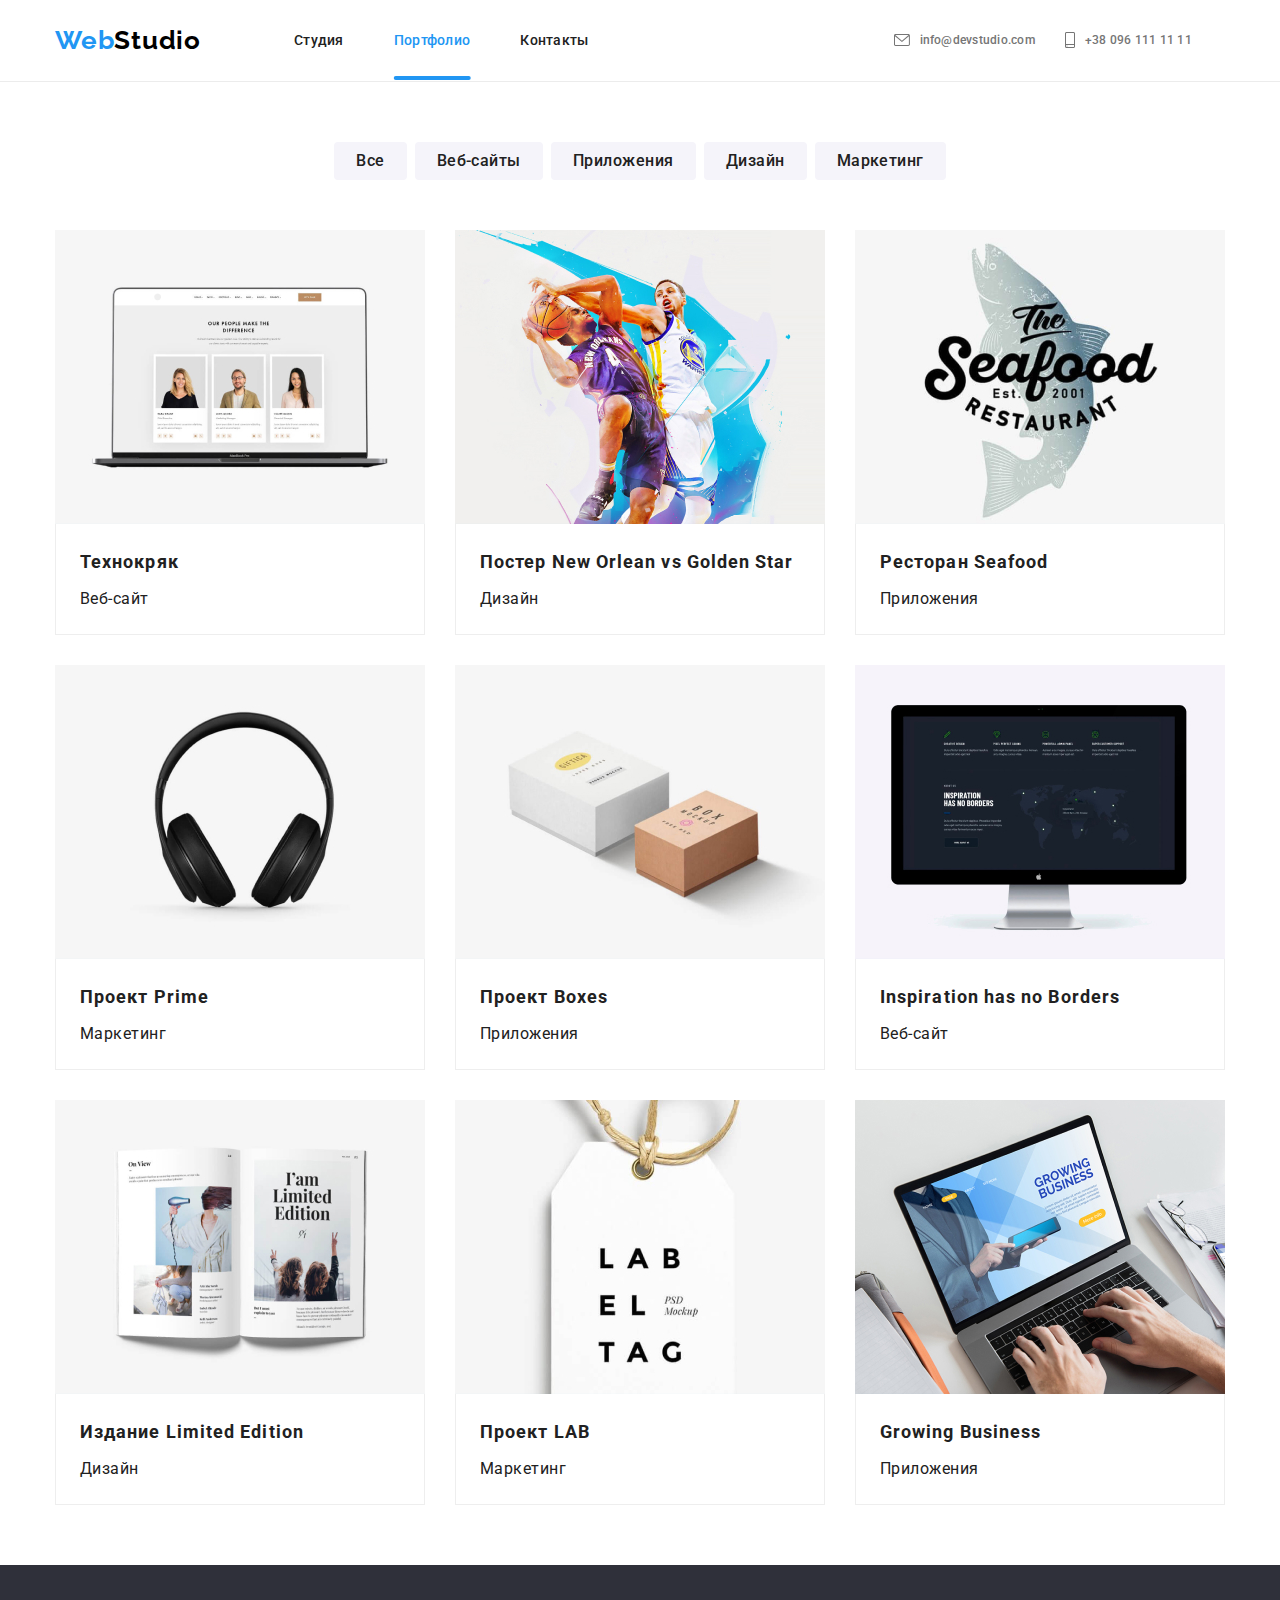
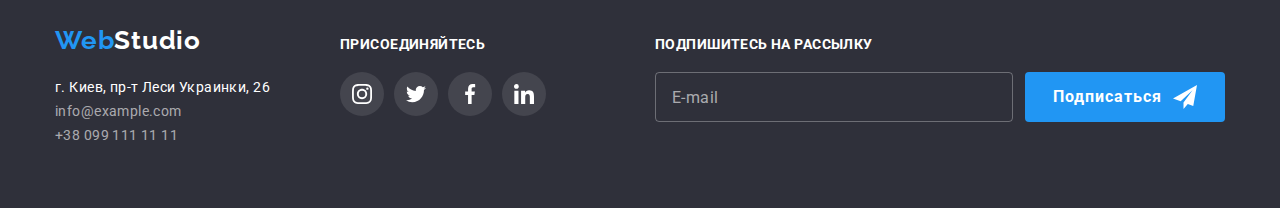
==== portfolio.html @ d5cc0164 "дабавлены файлы в проект  и создана адаптивная версия страниц" ====
<!DOCTYPE html>
<html lang="ru">
   <head>
      <meta charset="UTF-8">
      <meta name="viewport" content="width=device-width, initial-scale=1.0">
      <title>Portfolio</title>
      <link rel="preconnect" href="https://fonts.gstatic.com">
      <link href="https://fonts.googleapis.com/css2?family=Raleway:wght@700&family=Roboto:wght@400;500;700;900&display=swap" rel="stylesheet">
      <link rel="stylesheet" href="https://cdnjs.cloudflare.com/ajax/libs/modern-normalize/1.0.0/modern-normalize.min.css">
      <link rel="stylesheet" href="./css/portfolio.min.css">
  </head>

  <body>
    
    <header class="header-page">
       <div class="container header__container">
         
          <div class="header-page__mobile">
             <a class="logo-name" href="./index.html" lang="en">
                <span class="logo-name__first">Web</span><span class="logo-name__second">Studio</span>
             </a>
 
             <button 
             type="button" 
             class="menu-button" 
             aria-expanded="false"
             aria-controls="menu-container"
             data-menu-button>
                <svg class="menu-button--icon" width="40" height="40" 
                aria-label="Переключатель мобильного меню">
                   <use class="icon-cross"  
                   href="./images/sprite.svg#close_40px"></use>
                   <use class="icon-menu" 
                   href="./images/sprite.svg#menu_40px"></use>
                </svg>
             </button>
          </div>
 
          <nav class="main-nav" 
                id="menu-container"
                data-menu >
                
                   <ul class="main-nav__list">
                      <li class="main-nav__item">
                         <a class="main-nav__link" href="./index.html"> Студия</a>
                      </li>
                      <li class="main-nav__item">
                         <a class="main-nav__link main-nav__link--current" href="#"> Портфолио</a>
                      </li>
                      <li class="main-nav__item">
                         <a class="main-nav__link" href="#"> Контакты</a>
                      </li>
                   </ul>
                
                
                   <ul class="contact">
                      <li class="contact__item">
                         <a class="contact__link" href="mailto:info@devstudio.com">
                            <svg class="contact__icon contact__icon--envelope" width="16" height="12">
                               <use href="./images/sprite.svg#envelope"></use>
                            </svg>
                            info@devstudio.com
                         </a>
                      </li>
                      <li class="contact__item">
                         <a class="contact__link" href="tel:+380961111111">
                            <svg class="contact__icon contact__icon--smartphone" width="10" height="16">
                               <use href="./images/sprite.svg#smartphone"></use>
                            </svg>
                            +38 096 111 11 11
                         </a>
                      </li>
                   </ul>
                
             </nav>
 
       </div>
    </header>


    <main>
        
      <!--projects-->
     
      <section class="section">
        <div class="container">
          <h1 class="visually-hidden">Наши возможности</h1>
            
           <ul class="button-list">
                <li class="button-list__item" > 
                    <button class="button-list__modal-btn" type="button"> Все </button>
                </li>
                <li class="button-list__item" >
                    <button class="button-list__modal-btn" type="button"> Веб-сайты </button>
                </li>
                <li class="button-list__item">
                    <button class="button-list__modal-btn" type="button">Приложения </button>
                </li>
                <li class="button-list__item">
                    <button class="button-list__modal-btn" type="button"> Дизайн</button>
                </li>
                <li class="button-list__item">
                    <button class="button-list__modal-btn" type="button">Маркетинг </button>
                </li>
           </ul>
           
            <ul class="project-list">
                
               <li class="project-list__item" >
                  <a class="project-list__link" href="#">
                    <div class="product">
                          <picture class="product__picture">
                              <source srcset="./images/project/img11.jpg 1x, ./images/project/img11-d2x.jpg 2x" media="(min-width: 1200px)">
                            
                              <source srcset="./images/project/img11-t1x.jpg 1x, ./images/project/img11-t2x.jpg 2x" media="(min-width: 768px)">
                            
                              <source srcset="./images/project/img11-1х.jpg 1x, ./images/project/img11-2х.jpg 2x" media="(min-width: 320px)">
                              
                                <img class="product__img" src="./images/project/img11-1х.jpg" 
                              alt="Веб-сайт на экране ноутбука">
                          </picture>
                            <p class="product__content">
                              Технокряк это современная площадка распространения коронавируса.
                              Компании используют эту платформу для цифрового
                              шпионажа и атак на защищённые сервера конкурентов.
                            </p>
                    </div>
                    <div class="product__text product__text--tablet">
                           <h2 class="product__title"> Технокряк</h2>
                           <p class="product__subtitle">Веб-сайт</p>
                    </div>
                  </a>
                </li>
                
                <li class="project-list__item">
                  <a class="project-list__link" href="#">
                      <div class="product">
                            <picture class="product__picture">
                                  <source srcset="./images/project/img22.jpg 1x, ./images/project/img22-d2x.jpg 2x" media="(min-width: 1200px)">
                                
                                  <source srcset="./images/project/img22-t1x.jpg 1x, ./images/project/img22-2x.jpg 2x" media="(min-width: 768px)">
                                
                                  <source srcset="./images/project/img22-1х.jpg 1x, ./images/project/img22-2х.jpg 2x" media="(min-width: 320px)">
                                
                                    <img class="product__img" src="./images/project/img22-1х.jpg" 
                                     alt="Постер со звездами бейсбола">
                            </picture>  
                         <p class="product__content">
                            Технокряк это современная площадка распространения коронавируса.
                            Компании используют эту платформу для цифрового
                            шпионажа и атак на защищённые сервера конкурентов.
                          </p>
                      </div>
                    
                         <div class="product__text">
                           <h2 class="product__title"> Постер <span lang="en"> New Orlean vs Golden Star </span></h2>
                           <p class="product__subtitle">Дизайн</p>
                         </div>
                  </a>
                 </li>
                
                <li class="project-list__item">
                  <a class="project-list__link" href="#">
                    <div class="product">
                          <picture class="product__picture">
                              <source srcset="./images/project/img33.jpg 1x, ./images/project/img33-d2x.jpg 2x" media="(min-width: 1200px)">
                            
                              <source srcset="./images/project/img33-t1x.jpg 1x, ./images/project/img33-t2x.jpg 2x" media="(min-width: 768px)">
                            
                              <source srcset="./images/project/img33-1х.jpg 1x, ./images/project/img33-2х.jpg 2x" media="(min-width: 320px)">

                                <img class="product__img" src="./images/project/img33-1х.jpg" 
                                    alt="Логотип рыбного ресторана">
                          </picture>
                       <p class="product__content">
                         Технокряк это современная площадка распространения коронавируса.
                         Компании используют эту платформу для цифрового
                          шпионажа и атак на защищённые сервера конкурентов.
                       </p>
                    </div>
                         <div class="product__text">
                            <h2 class="product__title">Ресторан <span lang="en"> Seafood </span> </h2> 
                            <p class="product__subtitle"> Приложения </p>
                         </div>
                  </a>
                </li> 
                
                <li class="project-list__item">
                  <a class="project-list__link" href="#">
                     <div class="product">
                          <picture class="product__picture">
                              <source srcset="./images/project/img44.jpg 1x, ./images/project/img44-d2x.jpg 2x" media="(min-width: 1200px)">
                              
                              <source srcset="./images/project/img44-t1x.jpg 1x, ./images/project/img44-t2x.jpg 2x" media="(min-width: 768px)">
                              
                              <source srcset="./images/project/img44-1х.jpg 1x, ./images/Device/img44-2х.jpg 2x" media="(min-width: 320px)">
                              <img class="product__img" src="./images/project/img44-1х.jpg"
                                alt="Наушники" >
                         </picture>
                        <p class="product__content">
                          Технокряк это современная площадка распространения коронавируса.
                          Компании используют эту платформу для цифрового
                          шпионажа и атак на защищённые сервера конкурентов.
                       </p>
                      </div>
                          <div class="product__text">
                            <h2 class="product__title"> Проект <span lang="en"> Prime </span> </h2>
                            <p class="product__subtitle"> Маркетинг </p>
                         </div>
                  </a>
                </li>

                <li class="project-list__item">
                  <a class="project-list__link" href="#">
                     <div class="product">
                          <picture class="product__picture">
                              <source srcset="./images/project/img55.jpg 1x, ./images/project/img55-d2x.jpg 2x" media="(min-width: 1200px)">
                            
                              <source srcset="./images/project/img55-t1x.jpg 1x, ./images/project/img55-t2x.jpg 2x" media="(min-width: 768px)">
                            
                              <source srcset="./images/project/img55-1х.jpg 1x, ./images/project/img55-2х.jpg 2x" media="(min-width: 320px)">
                                <img class="product__img" src="./images/project/img55-1х.jpg" 
                                  alt="Две коробки">
                          </picture>   
                        <p class="product__content">
                          Технокряк это современная площадка распространения коронавируса.
                          Компании используют эту платформу для цифрового
                          шпионажа и атак на защищённые сервера конкурентов.
                        </p>
                    </div>
                         <div class="product__text">
                            <h2 class="product__title"> Проект <span lang="en"> Boxes </span> </h2>
                            <p class="product__subtitle">  Приложения </p>
                         </div>
                  </a>
                </li>

                <li class="project-list__item">
                   <a class="project-list__link" href="#">
                       <div class="product">
                            <picture class="product__picture">
                                  <source srcset="./images/project/img66.jpg 1x, ./images/project/img66-d2x.jpg 2x" media="(min-width: 1200px)">
                                
                                  <source srcset="./images/project/img66-t1x.jpg 1x, ./images/project/img66-t2x.jpg 2x" media="(min-width: 768px)">
                                
                                  <source srcset="./images/project/img66-1х.jpg 1x, ./images/project/img66-2х.jpg 2x" media="(min-width: 320px)">
                                  <img class="product__img" src="./images/project/img66-1х.jpg" 
                                    alt="Монитор компьютера">
                              </picture>
                         <p class="product__content">
                            Технокряк это современная площадка распространения коронавируса.
                            Компании используют эту платформу для цифрового
                             шпионажа и атак на защищённые сервера конкурентов.
                        </p>
                      </div>
                         <div class="product__text">
                           <h2 class="product__title" lang="en" >Inspiration has no Borders</h2>
                            <p class="product__subtitle">Веб-сайт</p>
                         </div>
                    </a>
                </li>

                <li class="project-list__item">
                   <a class="project-list__link" href="#">
                      <div class="product">
                            <picture class="product__picture">
                                  <source srcset="./images/project/img77.jpg 1x, ./images/project/img77-d2x.jpg 2x" media="(min-width: 1200px)">
                                
                                  <source srcset="./images/project/img77-t1x.jpg 1x, ./images/project/img77-t2x.jpg 2x" media="(min-width: 768px)">
                                
                                  <source srcset="./images/project/img77-1х.jpg 1x, ./images/Device/img77-2х.jpg 2x" media="(min-width: 320px)">
                                  <img class="product__img" src="./images/project/img77-1х.jpg" 
                                     alt="Открытая страница книги"> 
                              </picture>
                         <p class="product__content">
                            Технокряк это современная площадка распространения коронавируса.
                            Компании используют эту платформу для цифрового
                            шпионажа и атак на защищённые сервера конкурентов.
                          </p>
                     </div>
                         <div class="product__text">
                            <h2 class="product__title"> Издание <span lang="en"> Limited Edition </span> </h2>
                            <p class="product__subtitle"> Дизайн </p>
                        </div>
                  </a>
                </li>

                <li class="project-list__item">
                   <a class="project-list__link" href="#">
                      <div class="product">
                            <picture class="product__picture">
                                  <source srcset="./images/project/img88.jpg 1x, ./images/project/img88-d2x.jpg 2x" media="(min-width: 1200px)">
                                
                                  <source srcset="./images/project/img88-t1x.jpg 1x, ./images/project/img88-t2x.jpg 2x" media="(min-width: 768px)">
                                
                                  <source srcset="./images/project/img88-1х.jpg 1x, ./images/project/img88-2х.jpg 2x" media="(min-width: 320px)">
                                  <img class="product__img" src="/images/project/img88-1х.jpg" 
                                  alt="Ярлык крупным планом">
                            </picture>                           
                         <p class="product__content">
                            Технокряк это современная площадка распространения коронавируса.
                             Компании используют эту платформу для цифрового
                             шпионажа и атак на защищённые сервера конкурентов.
                          </p>
                      </div>
                         <div class="product__text">
                             <h2 class="product__title"> Проект <span lang="en"> LAB </span> </h2>
                             <p class="product__subtitle"> Маркетинг </p>
                         </div>
                   </a>
                </li>

                <li class="project-list__item">
                   <a class="project-list__link" href="#">
                      <div class="product">
                        <picture class="product__picture">
                          <source srcset="./images/project/img99.jpg 1x, ./images/project/img99-d2x.jpg 2x" media="(min-width: 1200px)">
                        
                          <source srcset="./images/project/img99-t1x.jpg 1x, ./images/project/img99-t2x.jpg 2x" media="(min-width: 768px)">
                        
                          <source srcset="./images/project/img99-1х.jpg 1x, ./images/project/img99-2х.jpg 2x" media="(min-width: 320px)">
                         <img class="product__img" src="./images/project/img99-1х.jpg"
                            alt="Пользователь использует приложение на девайсе" >
                        </picture>
                         <p class="product__content">
                            Технокряк это современная площадка распространения коронавируса.
                            Компании используют эту платформу для цифрового
                             шпионажа и атак на защищённые сервера конкурентов.
                          </p>
                      </div>
                         <div class="product__text">
                           <h2 class="product__title" lang="en"> Growing Business </h2>
                           <p class="product__subtitle"> Приложения </p>
                         </div>
                    </a>
                </li>
            </ul>
        </div>
      </section>
    </main>
            
    <footer class="footer">
      <div class="container footer__section">
          <div class="footer--tablet">
             <div class="footer__container">
             <a class="logo-name logo-name--accent" href="./index.html" lang="en">
                <span class="logo-name__first">Web</span><span >Studio</span>
             </a>
             <address class="footer__contact">
                <ul class="footer__list">
                   <li class="footer__item">
                      <a class="footer__link geolocation" href="https://goo.gl/maps/EtJUNi4Rh7HyhGB7A" target="_blank">г. Киев, пр-т Леси Украинки, 26</a>
                   </li>
                   <li class="footer__item">
                      <a class="footer__link" href="mailto:info@example.com">info@example.com</a>
                   </li>
                   <li class="footer__item">
                      <a class="footer__link" href="tel:+380991111111">+38 099 111 11 11</a>
                   </li>
                </ul>
             </address>
             </div>
             <div class="social">
                <b class="title title--appeal">присоединяйтесь</b>
                <ul class="social-list">
                   <li class="social__item">
                      <a class="social__link footer--social__link" href="">
                         <svg class="social__icon footer--social__icon">
                            <use href="./images/sprite.svg#instagram"></use>
                         </svg>
                      </a>
                   </li>
                   <li class="social__item">
                      <a class="social__link footer--social__link" href="">
                         <svg class="social__icon footer--social__icon">
                            <use href="./images/sprite.svg#twitter"></use>
                         </svg>
                      </a>
                   </li>
                   <li class="social__item">
                      <a class="social__link footer--social__link" href="">
                         <svg class="social__icon footer--social__icon">
                            <use href="./images/sprite.svg#facebook"></use>
                         </svg>
                      </a>
                   </li>
                   <li class="social__item">
                      <a class="social__link footer--social__link" href="">
                         <svg class="social__icon footer--social__icon">
                            <use href="./images/sprite.svg#linkedin"></use>
                         </svg>
                      </a>
                   </li>
                </ul>
             </div>
          </div>
           <form class="form">
              <b class="title title--appeal">Подпишитесь на рассылку</b>
              <label class="form__label">
                 <input class="form__input" type="email" name="mail" placeholder="E-mail"/> 
                 <button class="modal-btn modal-btn--form" type="submit">Подписаться
                    <svg class="form__icon" width="24" height="24">
                       <use href="./images/sprite.svg#send"></use>
                    </svg>
                 </button>
              </label>
           </form>
     </div>
  </footer>
    
    
<script src="./js/burger.js"></script>
</body>
</html>
---- css/portfolio.min.css ----
:root{--third-color: #212121;--title-text-color: #757575;--accent-color: #2196f3;--second-color: #ffffff;--background-body-section: #e5e5e5;--background-team-section: #f5f4fa;--background-hero-section: #2f303a;--footer-link-color: rgba(255, 255, 255, 0.6);--footer-background-color: rgb(255, 255, 255, 0.1);--timing-fn: 250ms cubic-bezier(0.4, 0, 0.2, 1);--main-font: Roboto, sans-serif;--secondary-font: Raleway, sans-serif;--main-letter-spacing: 0.03em}a{text-decoration:none}ul{list-style:none;padding:0;margin:0}h1,h2,h3,h4,p{margin:0}.img{display:block;max-width:100%}box*{margin:0}.contact,.footer-contact{font-style:normal}body{font-family:var(--main-font)}.visually-hidden{position:absolute;width:1px;height:1px;margin:-1px;border:0;padding:0;white-space:nowrap;clip-path:inset(100%);clip:rect(0 0 0 0);overflow:hidden}.is-hidden{opacity:0;visibility:hidden;pointer-events:none}.container{display:block;padding-right:15px;padding-left:15px;width:100%;margin:0 auto}@media screen and (min-width: 480px){.container{max-width:480px}}@media screen and (min-width: 768px){.container{max-width:768px}}@media screen and (min-width: 1200px){.container{max-width:1200px}}.section{padding-top:60px;padding-bottom:60px}.section-title{display:block;font-weight:700;font-size:28px;line-height:1.18;text-align:center;letter-spacing:0.03em;margin-bottom:30px}@media screen and (min-width: 1200px){.section-title{font-size:36px;line-height:1.17;margin-bottom:50px}}.title{display:block;margin-bottom:10px;font-weight:700;font-size:14px;line-height:1.143;letter-spacing:0.03em;text-transform:uppercase}.title--appeal{color:var(--second-color);margin-bottom:20px}@media screen and (min-width: 320px) and (max-width: 767px){.title{text-align:center}}.logo-name{text-decoration:none;font-family:var(--secondary-font);font-weight:700;font-size:24px;line-height:1.17;letter-spacing:0.03em}@media screen and (min-width: 768px){.logo-name{margin-right:88px}}@media screen and (min-width: 1200px){.logo-name{font-size:26px;line-height:1.19;margin-right:93px}}.logo-name__first{color:var(--accent-color)}.logo-name__second{color:black}.logo-name--accent{display:block;margin:0 auto;margin-bottom:20px;color:var(--second-color)}.modal-btn{display:block;margin:0 auto;min-width:200px;padding:10px 32px;border-radius:4px;border:none;cursor:pointer;font-family:var(--main-font);font-weight:700;font-size:16px;line-height:1.88;letter-spacing:0.06em;color:var(--second-color);background-color:var(--accent-color)}.modal-btn--form{display:flex;justify-content:space-between;align-items:center;padding:10px 28px;width:200px;height:50px}.social-list{display:flex;justify-content:center}.social-list--cards{padding-bottom:24px}.social{display:block;margin:0 auto;margin-bottom:60px}@media screen and (min-width: 768px){.social{margin:0}}.social__item:not(:last-child){margin-right:10px}.social__icon{width:20px;height:20px;fill:#afb1b8;transition:fill var(--timing-fn)}.social__link:hover .social__icon,.social__link:focus .social__icon{fill:var(--second-color)}.social__link{display:flex;justify-content:center;align-items:center;width:44px;height:44px;border-radius:50%;background-color:var(--second-color);transition:background-color var(--timing-fn)}.social__link:hover,.social__link:focus{background-color:var(--accent-color)}.header-page{position:relative;border-bottom:1px solid #ececec;margin:0 auto}.header-page__mobile{display:flex;justify-content:space-between;align-items:center}.header-page__container{padding-top:16px;padding-bottom:16px;text-align:center}.main-nav__link{position:relative;transition:color var(--timing-fn);padding-bottom:8px;font-weight:500;font-size:18px;line-height:1.17;letter-spacing:0.02em;color:#212121}.main-nav__link--current{color:var(--accent-color)}.main-nav__link--current::after{content:"";position:absolute;display:block;width:100%;height:4px;background-color:var(--accent-color);bottom:0;border-radius:2px;left:50%;transform:translate(-50%)}.main-nav__link .main-nav__link:hover,.main-nav__link .contact__link:hover,.main-nav__link .main-nav__link:focus{color:var(--accent-color)}.contact{margin-right:auto}.contact__icon{display:block;margin-right:10px;fill:currentColor}.contact__link{display:flex;justify-content:center;align-items:center;font-weight:500;font-size:18px;line-height:1.17;letter-spacing:0.02em;color:var(--title-text-color);transition:color var(--timing-fn)}.menu-button{display:inline-flex;margin:0;padding:0;border:none;background-color:transparent}.menu-button--icon{display:block;transition:fill var(--timing-fn)}.menu-button:hover .menu-button--icon,.menu-button:focus .menu-button--icon{fill:var(--accent-color)}.menu-button .icon-cross{display:none}.menu-button.is-open .icon-cross{display:block}.menu-button.is-open .icon-menu{display:none}.main-nav.is-open{box-shadow:0px 4px 8px rgba(0,0,0,0.04),0px 2px 4px rgba(0,0,0,0.08),0px 1px 3px rgba(0,0,0,0.16)}@media screen and (min-width: 320px) and (max-width: 767px){.main-nav{display:none;position:absolute;z-index:100;top:100%;left:0;width:100%;background-color:var(--second-color);padding-top:60px;padding-bottom:60px;border-top:1px solid #ececec;transition:transform var(--timing-fn)}.main-nav.is-open{display:block}.main-nav__item:not(:last-child){margin-bottom:40px}.main-nav__list{margin-bottom:60px}.contact__item:not(:last-child){margin-bottom:16px}}@media screen and (min-width: 768px){.header__container{display:flex;align-items:center}.main-nav{display:flex}.main-nav__list{display:flex;align-items:center;margin-right:84px}.main-nav__item:not(:last-child){margin-right:50px}.main-nav__link{padding:32px 0;font-size:14px;line-height:1.14}.contact{display:flex;flex-wrap:wrap}.contact__link{font-size:12px;line-height:1.67}.menu-button{display:none}}@media screen and (min-width: 768px) and (max-width: 1199px){.contact__icon--envelope{width:14px;height:10px}.contact__icon--smartphone{height:14px}.contact__item:not(:last-child){margin-bottom:10px}}@media screen and (min-width: 1200px){.header__container{padding-top:25px;padding-bottom:25px}.main-nav__list{margin-right:305px}.contact__item:not(:last-child){margin-right:30px}.main-nav__link:hover,.contact__link:hover,.main-navn__link:focus{color:var(--accent-color)}}.button-list{display:flex;flex-wrap:wrap;margin-bottom:40px}.button-list__modal-btn{display:block;padding:6px 22px;border-radius:4px;border:none;font-family:var(--main-font);font-weight:500;font-size:16px;line-height:1.63;text-align:center;letter-spacing:0.03em;color:#212121;background-color:#f5f4fa;cursor:pointer;transition:background-color var(--timing-fn),color var(--timing-fn),box-shadow var(--timing-fn)}.button-list__modal-btn:hover{color:var(--second-color);background-color:var(--accent-color);box-shadow:0px 3px 1px rgba(0,0,0,0.1),0px 1px 2px rgba(0,0,0,0.08),0px 2px 2px rgba(0,0,0,0.12)}.button-list__item:not(:last-child){display:block;margin-right:8px}@media screen and (min-width: 320px) and (max-width: 767px){.button-list__item:nth-child(-n+3){display:block;margin-bottom:15px}}@media screen and (min-width: 768px){.button-list{justify-content:center;margin-bottom:30px}}@media screen and (min-width: 1200px){.button-list{margin-bottom:50px}}.project-list{display:block}.project-list__link{display:block;transition:box-shadow var(--timing-fn)}.project-list__link:hover,.project-list__link:focus{box-shadow:0px 1px 1px rgba(0,0,0,0.12),0px 4px 4px rgba(0,0,0,0.06),1px 4px 6px rgba(0,0,0,0.16)}@media screen and (min-width: 320px) and (max-width: 767px){.project-list__item:not(:last-child){margin-bottom:30px;cursor:pointer}}@media screen and (min-width: 768px){.project-list{display:flex;flex-wrap:wrap;margin:-15px}.project-list__item{width:calc((100% - 2 * 30px) / 2);margin:15px}}@media screen and (min-width: 1200px){.project-list__item{width:calc((100% - 3 * 30px) / 3)}}.product{position:relative;overflow:hidden}.product__title{font-weight:700;font-size:18px;line-height:2;letter-spacing:0.06em;padding-bottom:4px;color:#212121}.product__subtitle{font-weight:400;font-size:16px;line-height:1.88;letter-spacing:0.03em;color:var(--third-color)}.product__img{display:block;max-width:100%;height:auto}.product__text{display:block;padding:20px 24px;border-bottom:1px solid #eeeeee;border-right:1px solid #eeeeee;border-left:1px solid #eeeeee}.product__content{position:absolute;display:flex;flex-wrap:wrap;justify-content:center;align-items:center;width:100%;height:100%;font-size:18px;line-height:1.55;letter-spacing:0.03em;color:var(--second-color);padding:63px 24px;bottom:0;background-color:rgba(33,150,243,0.9);transition:transform var(--timing-fn);transform:translateY(100%)}.project-list__link:hover .product__content{transform:translateY(0)}@media screen and (min-width: 768px) and (max-width: 1199px){.product__text--tablet{padding-bottom:56px}}.footer{text-align:center;background-color:var(--background-hero-section);padding-top:60px;padding-bottom:60px}.footer__list{margin-bottom:60px}.footer__link{font-family:var(--main-font);font-weight:400;font-size:14px;font-style:normal;line-height:1.71;letter-spacing:0.03em;color:var(--footer-link-color);transition:color var(--timing-fn)}.footer__link:hover{color:var(--accent-color)}.footer__item:not(:last-child){display:block;margin-bottom:8px}.footer--social__link{background-color:var(--footer-background-color);transition:background-color var(--timing-fn)}.footer--social__icon{fill:var(--second-color)}.geolocation{color:var(--second-color)}@media screen and (min-width: 768px){.footer--tablet{display:flex;justify-content:space-around}.form__label{display:inline-block}}@media screen and (min-width: 1200px){.footer{text-align:left}.footer__section{display:flex;justify-content:space-between;align-items:baseline}.footer--tablet{align-items:baseline}.footer__container{margin-right:70px}.footer__list{margin-bottom:0}.footer__item:not(:last-child){margin-bottom:0}}.form__input{display:block;width:100%;height:50px;margin-bottom:20px;border:1px solid rgba(255,255,255,0.3);box-sizing:border-box;border-radius:4px;background-color:transparent;padding:15px 16px;font-size:16px;line-height:1.25;letter-spacing:0.03em;color:var(--footer-link-color);transition:border-color var(--timing-fn)}.form__input:focus{outline:none;border-color:var(--accent-color)}.form__input::placeholder{font-size:16px;line-height:1.25;letter-spacing:0.03em;color:var(--footer-link-color)}@media screen and (min-width: 768px){.form__input{width:450px}}@media screen and (min-width: 1200px){.form__label{display:flex}.form__input{width:358px;margin-right:12px;margin-bottom:0}}
/*# sourceMappingURL=portfolio.min.css.map */
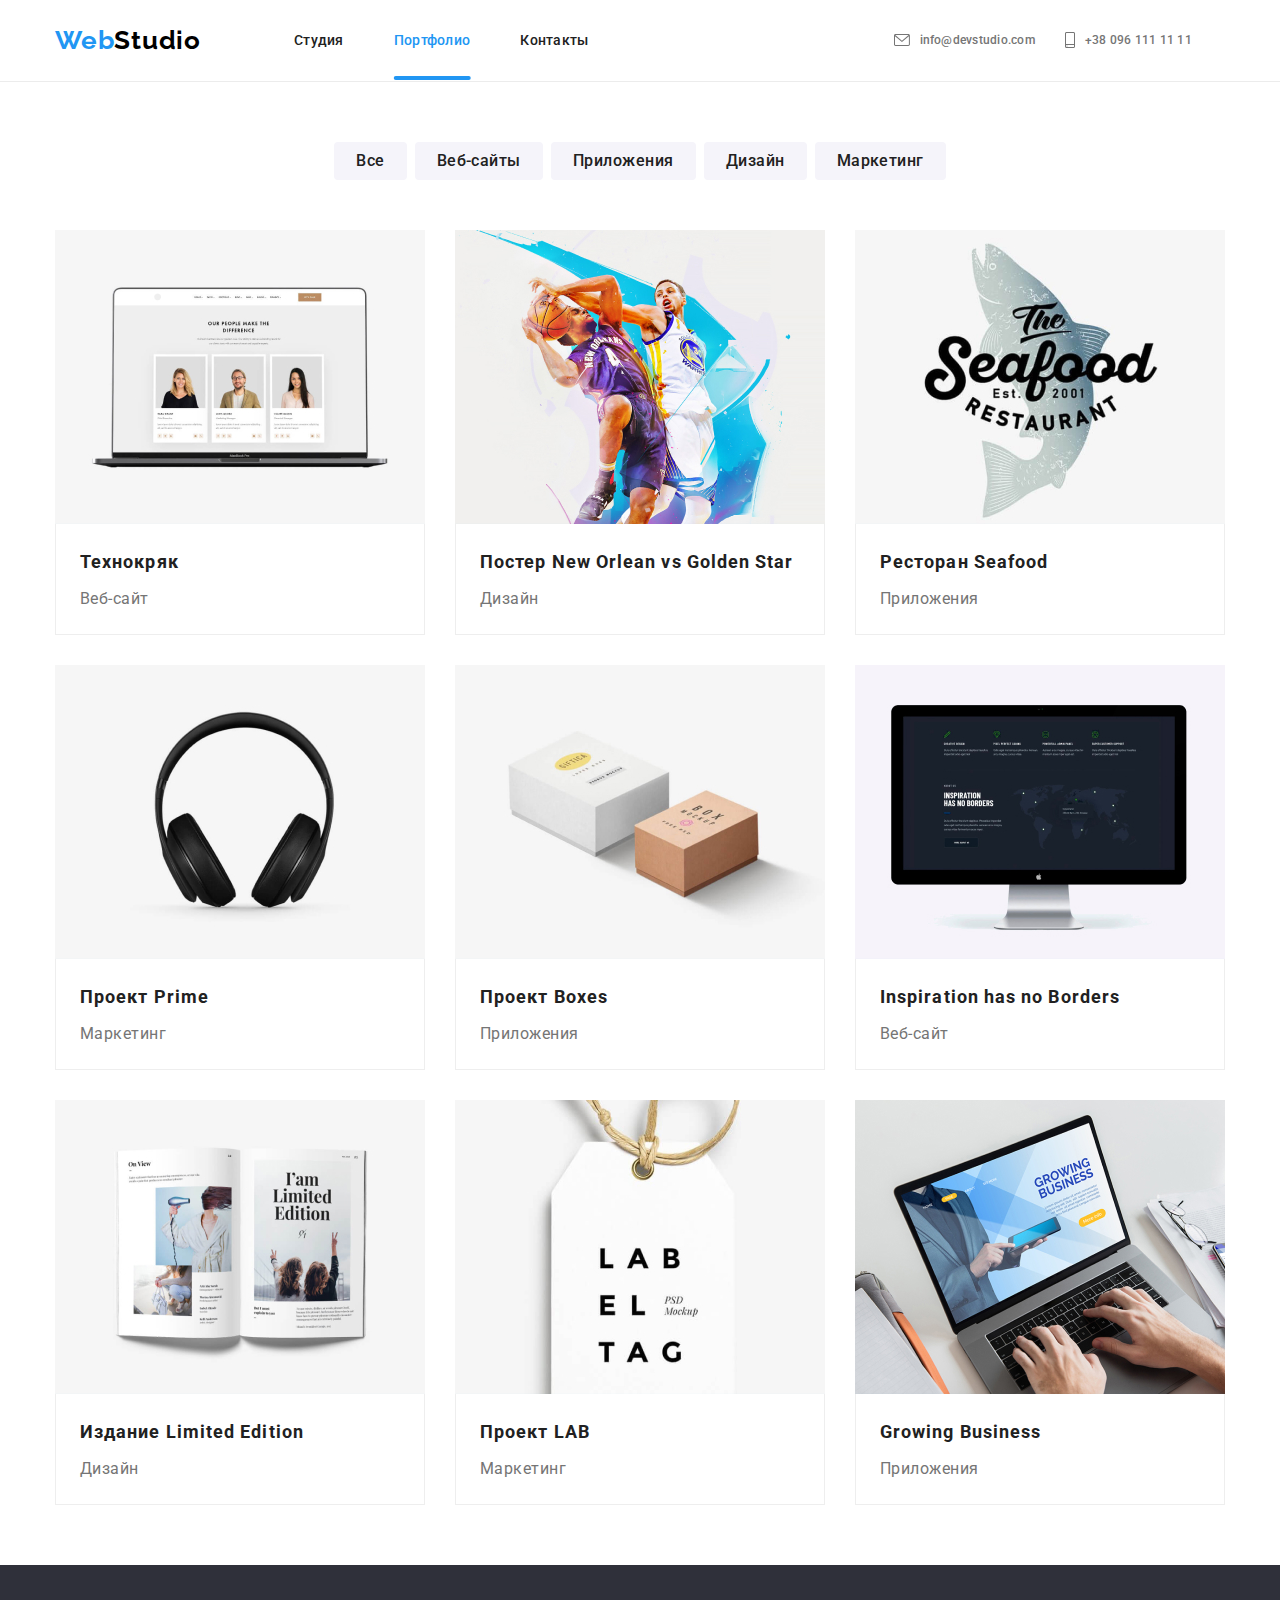
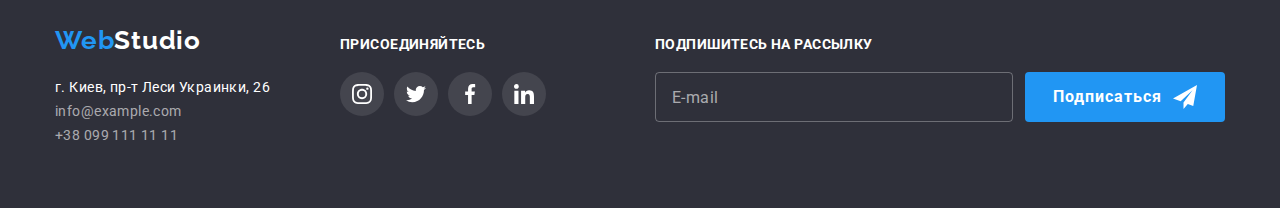
==== commit 1af9e824: "внесены правки в код" ====
--- a/portfolio.html
+++ b/portfolio.html
@@ -13,7 +13,7 @@
   <body>
     
     <header class="header-page">
-       <div class="container header__container">
+       <div class="container header-page__container">
          
           <div class="header-page__mobile">
              <a class="logo-name" href="./index.html" lang="en">
@@ -193,7 +193,7 @@
                               
                               <source srcset="./images/project/img44-t1x.jpg 1x, ./images/project/img44-t2x.jpg 2x" media="(min-width: 768px)">
                               
-                              <source srcset="./images/project/img44-1х.jpg 1x, ./images/Device/img44-2х.jpg 2x" media="(min-width: 320px)">
+                              <source srcset="./images/project/img44-1х.jpg 1x, ./images/project/img44-2х.jpg 2x" media="(min-width: 320px)">
                               <img class="product__img" src="./images/project/img44-1х.jpg"
                                 alt="Наушники" >
                          </picture>
@@ -268,7 +268,7 @@
                                 
                                   <source srcset="./images/project/img77-t1x.jpg 1x, ./images/project/img77-t2x.jpg 2x" media="(min-width: 768px)">
                                 
-                                  <source srcset="./images/project/img77-1х.jpg 1x, ./images/Device/img77-2х.jpg 2x" media="(min-width: 320px)">
+                                  <source srcset="./images/project/img77-1х.jpg 1x, ./images/project/img77-2х.jpg 2x" media="(min-width: 320px)">
                                   <img class="product__img" src="./images/project/img77-1х.jpg" 
                                      alt="Открытая страница книги"> 
                               </picture>
@@ -320,7 +320,7 @@
                         
                           <source srcset="./images/project/img99-1х.jpg 1x, ./images/project/img99-2х.jpg 2x" media="(min-width: 320px)">
                          <img class="product__img" src="./images/project/img99-1х.jpg"
-                            alt="Пользователь использует приложение на девайсе" >
+                            alt="Пользователь использует приложение на девайсе">
                         </picture>
                          <p class="product__content">
                             Технокряк это современная площадка распространения коронавируса.
--- a/css/portfolio.min.css
+++ b/css/portfolio.min.css
@@ -1,2 +1,2 @@
-:root{--third-color: #212121;--title-text-color: #757575;--accent-color: #2196f3;--second-color: #ffffff;--background-body-section: #e5e5e5;--background-team-section: #f5f4fa;--background-hero-section: #2f303a;--footer-link-color: rgba(255, 255, 255, 0.6);--footer-background-color: rgb(255, 255, 255, 0.1);--timing-fn: 250ms cubic-bezier(0.4, 0, 0.2, 1);--main-font: Roboto, sans-serif;--secondary-font: Raleway, sans-serif;--main-letter-spacing: 0.03em}a{text-decoration:none}ul{list-style:none;padding:0;margin:0}h1,h2,h3,h4,p{margin:0}.img{display:block;max-width:100%}box*{margin:0}.contact,.footer-contact{font-style:normal}body{font-family:var(--main-font)}.visually-hidden{position:absolute;width:1px;height:1px;margin:-1px;border:0;padding:0;white-space:nowrap;clip-path:inset(100%);clip:rect(0 0 0 0);overflow:hidden}.is-hidden{opacity:0;visibility:hidden;pointer-events:none}.container{display:block;padding-right:15px;padding-left:15px;width:100%;margin:0 auto}@media screen and (min-width: 480px){.container{max-width:480px}}@media screen and (min-width: 768px){.container{max-width:768px}}@media screen and (min-width: 1200px){.container{max-width:1200px}}.section{padding-top:60px;padding-bottom:60px}.section-title{display:block;font-weight:700;font-size:28px;line-height:1.18;text-align:center;letter-spacing:0.03em;margin-bottom:30px}@media screen and (min-width: 1200px){.section-title{font-size:36px;line-height:1.17;margin-bottom:50px}}.title{display:block;margin-bottom:10px;font-weight:700;font-size:14px;line-height:1.143;letter-spacing:0.03em;text-transform:uppercase}.title--appeal{color:var(--second-color);margin-bottom:20px}@media screen and (min-width: 320px) and (max-width: 767px){.title{text-align:center}}.logo-name{text-decoration:none;font-family:var(--secondary-font);font-weight:700;font-size:24px;line-height:1.17;letter-spacing:0.03em}@media screen and (min-width: 768px){.logo-name{margin-right:88px}}@media screen and (min-width: 1200px){.logo-name{font-size:26px;line-height:1.19;margin-right:93px}}.logo-name__first{color:var(--accent-color)}.logo-name__second{color:black}.logo-name--accent{display:block;margin:0 auto;margin-bottom:20px;color:var(--second-color)}.modal-btn{display:block;margin:0 auto;min-width:200px;padding:10px 32px;border-radius:4px;border:none;cursor:pointer;font-family:var(--main-font);font-weight:700;font-size:16px;line-height:1.88;letter-spacing:0.06em;color:var(--second-color);background-color:var(--accent-color)}.modal-btn--form{display:flex;justify-content:space-between;align-items:center;padding:10px 28px;width:200px;height:50px}.social-list{display:flex;justify-content:center}.social-list--cards{padding-bottom:24px}.social{display:block;margin:0 auto;margin-bottom:60px}@media screen and (min-width: 768px){.social{margin:0}}.social__item:not(:last-child){margin-right:10px}.social__icon{width:20px;height:20px;fill:#afb1b8;transition:fill var(--timing-fn)}.social__link:hover .social__icon,.social__link:focus .social__icon{fill:var(--second-color)}.social__link{display:flex;justify-content:center;align-items:center;width:44px;height:44px;border-radius:50%;background-color:var(--second-color);transition:background-color var(--timing-fn)}.social__link:hover,.social__link:focus{background-color:var(--accent-color)}.header-page{position:relative;border-bottom:1px solid #ececec;margin:0 auto}.header-page__mobile{display:flex;justify-content:space-between;align-items:center}.header-page__container{padding-top:16px;padding-bottom:16px;text-align:center}.main-nav__link{position:relative;transition:color var(--timing-fn);padding-bottom:8px;font-weight:500;font-size:18px;line-height:1.17;letter-spacing:0.02em;color:#212121}.main-nav__link--current{color:var(--accent-color)}.main-nav__link--current::after{content:"";position:absolute;display:block;width:100%;height:4px;background-color:var(--accent-color);bottom:0;border-radius:2px;left:50%;transform:translate(-50%)}.main-nav__link .main-nav__link:hover,.main-nav__link .contact__link:hover,.main-nav__link .main-nav__link:focus{color:var(--accent-color)}.contact{margin-right:auto}.contact__icon{display:block;margin-right:10px;fill:currentColor}.contact__link{display:flex;justify-content:center;align-items:center;font-weight:500;font-size:18px;line-height:1.17;letter-spacing:0.02em;color:var(--title-text-color);transition:color var(--timing-fn)}.menu-button{display:inline-flex;margin:0;padding:0;border:none;background-color:transparent}.menu-button--icon{display:block;transition:fill var(--timing-fn)}.menu-button:hover .menu-button--icon,.menu-button:focus .menu-button--icon{fill:var(--accent-color)}.menu-button .icon-cross{display:none}.menu-button.is-open .icon-cross{display:block}.menu-button.is-open .icon-menu{display:none}.main-nav.is-open{box-shadow:0px 4px 8px rgba(0,0,0,0.04),0px 2px 4px rgba(0,0,0,0.08),0px 1px 3px rgba(0,0,0,0.16)}@media screen and (min-width: 320px) and (max-width: 767px){.main-nav{display:none;position:absolute;z-index:100;top:100%;left:0;width:100%;background-color:var(--second-color);padding-top:60px;padding-bottom:60px;border-top:1px solid #ececec;transition:transform var(--timing-fn)}.main-nav.is-open{display:block}.main-nav__item:not(:last-child){margin-bottom:40px}.main-nav__list{margin-bottom:60px}.contact__item:not(:last-child){margin-bottom:16px}}@media screen and (min-width: 768px){.header__container{display:flex;align-items:center}.main-nav{display:flex}.main-nav__list{display:flex;align-items:center;margin-right:84px}.main-nav__item:not(:last-child){margin-right:50px}.main-nav__link{padding:32px 0;font-size:14px;line-height:1.14}.contact{display:flex;flex-wrap:wrap}.contact__link{font-size:12px;line-height:1.67}.menu-button{display:none}}@media screen and (min-width: 768px) and (max-width: 1199px){.contact__icon--envelope{width:14px;height:10px}.contact__icon--smartphone{height:14px}.contact__item:not(:last-child){margin-bottom:10px}}@media screen and (min-width: 1200px){.header__container{padding-top:25px;padding-bottom:25px}.main-nav__list{margin-right:305px}.contact__item:not(:last-child){margin-right:30px}.main-nav__link:hover,.contact__link:hover,.main-navn__link:focus{color:var(--accent-color)}}.button-list{display:flex;flex-wrap:wrap;margin-bottom:40px}.button-list__modal-btn{display:block;padding:6px 22px;border-radius:4px;border:none;font-family:var(--main-font);font-weight:500;font-size:16px;line-height:1.63;text-align:center;letter-spacing:0.03em;color:#212121;background-color:#f5f4fa;cursor:pointer;transition:background-color var(--timing-fn),color var(--timing-fn),box-shadow var(--timing-fn)}.button-list__modal-btn:hover{color:var(--second-color);background-color:var(--accent-color);box-shadow:0px 3px 1px rgba(0,0,0,0.1),0px 1px 2px rgba(0,0,0,0.08),0px 2px 2px rgba(0,0,0,0.12)}.button-list__item:not(:last-child){display:block;margin-right:8px}@media screen and (min-width: 320px) and (max-width: 767px){.button-list__item:nth-child(-n+3){display:block;margin-bottom:15px}}@media screen and (min-width: 768px){.button-list{justify-content:center;margin-bottom:30px}}@media screen and (min-width: 1200px){.button-list{margin-bottom:50px}}.project-list{display:block}.project-list__link{display:block;transition:box-shadow var(--timing-fn)}.project-list__link:hover,.project-list__link:focus{box-shadow:0px 1px 1px rgba(0,0,0,0.12),0px 4px 4px rgba(0,0,0,0.06),1px 4px 6px rgba(0,0,0,0.16)}@media screen and (min-width: 320px) and (max-width: 767px){.project-list__item:not(:last-child){margin-bottom:30px;cursor:pointer}}@media screen and (min-width: 768px){.project-list{display:flex;flex-wrap:wrap;margin:-15px}.project-list__item{width:calc((100% - 2 * 30px) / 2);margin:15px}}@media screen and (min-width: 1200px){.project-list__item{width:calc((100% - 3 * 30px) / 3)}}.product{position:relative;overflow:hidden}.product__title{font-weight:700;font-size:18px;line-height:2;letter-spacing:0.06em;padding-bottom:4px;color:#212121}.product__subtitle{font-weight:400;font-size:16px;line-height:1.88;letter-spacing:0.03em;color:var(--third-color)}.product__img{display:block;max-width:100%;height:auto}.product__text{display:block;padding:20px 24px;border-bottom:1px solid #eeeeee;border-right:1px solid #eeeeee;border-left:1px solid #eeeeee}.product__content{position:absolute;display:flex;flex-wrap:wrap;justify-content:center;align-items:center;width:100%;height:100%;font-size:18px;line-height:1.55;letter-spacing:0.03em;color:var(--second-color);padding:63px 24px;bottom:0;background-color:rgba(33,150,243,0.9);transition:transform var(--timing-fn);transform:translateY(100%)}.project-list__link:hover .product__content{transform:translateY(0)}@media screen and (min-width: 768px) and (max-width: 1199px){.product__text--tablet{padding-bottom:56px}}.footer{text-align:center;background-color:var(--background-hero-section);padding-top:60px;padding-bottom:60px}.footer__list{margin-bottom:60px}.footer__link{font-family:var(--main-font);font-weight:400;font-size:14px;font-style:normal;line-height:1.71;letter-spacing:0.03em;color:var(--footer-link-color);transition:color var(--timing-fn)}.footer__link:hover{color:var(--accent-color)}.footer__item:not(:last-child){display:block;margin-bottom:8px}.footer--social__link{background-color:var(--footer-background-color);transition:background-color var(--timing-fn)}.footer--social__icon{fill:var(--second-color)}.geolocation{color:var(--second-color)}@media screen and (min-width: 768px){.footer--tablet{display:flex;justify-content:space-around}.form__label{display:inline-block}}@media screen and (min-width: 1200px){.footer{text-align:left}.footer__section{display:flex;justify-content:space-between;align-items:baseline}.footer--tablet{align-items:baseline}.footer__container{margin-right:70px}.footer__list{margin-bottom:0}.footer__item:not(:last-child){margin-bottom:0}}.form__input{display:block;width:100%;height:50px;margin-bottom:20px;border:1px solid rgba(255,255,255,0.3);box-sizing:border-box;border-radius:4px;background-color:transparent;padding:15px 16px;font-size:16px;line-height:1.25;letter-spacing:0.03em;color:var(--footer-link-color);transition:border-color var(--timing-fn)}.form__input:focus{outline:none;border-color:var(--accent-color)}.form__input::placeholder{font-size:16px;line-height:1.25;letter-spacing:0.03em;color:var(--footer-link-color)}@media screen and (min-width: 768px){.form__input{width:450px}}@media screen and (min-width: 1200px){.form__label{display:flex}.form__input{width:358px;margin-right:12px;margin-bottom:0}}
+:root{--third-color: #212121;--title-text-color: #757575;--accent-color: #2196f3;--second-color: #ffffff;--background-body-section: #e5e5e5;--background-team-section: #f5f4fa;--background-hero-section: #2f303a;--footer-link-color: rgba(255, 255, 255, 0.6);--footer-background-color: rgb(255, 255, 255, 0.1);--timing-fn: 250ms cubic-bezier(0.4, 0, 0.2, 1);--main-font: Roboto, sans-serif;--secondary-font: Raleway, sans-serif;--main-letter-spacing: 0.03em}a{text-decoration:none}ul{list-style:none;padding:0;margin:0}h1,h2,h3,h4,p{margin:0}.img{display:block;max-width:100%}box*{margin:0}.contact,.footer-contact{font-style:normal}body{font-family:var(--main-font)}.visually-hidden{position:absolute;width:1px;height:1px;margin:-1px;border:0;padding:0;white-space:nowrap;clip-path:inset(100%);clip:rect(0 0 0 0);overflow:hidden}.is-hidden{opacity:0;visibility:hidden;pointer-events:none}.container{display:block;padding-right:15px;padding-left:15px;width:100%;margin:0 auto}@media screen and (min-width: 480px){.container{max-width:480px}}@media screen and (min-width: 768px){.container{max-width:768px}}@media screen and (min-width: 1200px){.container{max-width:1200px}}.section{padding-top:60px;padding-bottom:60px}.section-title{display:block;font-weight:700;font-size:28px;line-height:1.18;text-align:center;letter-spacing:0.03em;margin-bottom:30px}@media screen and (min-width: 1200px){.section-title{font-size:36px;line-height:1.17;margin-bottom:50px}}.title{display:block;margin-bottom:10px;font-weight:700;font-size:14px;line-height:1.143;letter-spacing:0.03em;text-transform:uppercase}.title--appeal{color:var(--second-color);margin-bottom:20px}@media screen and (min-width: 320px) and (max-width: 767px){.title{text-align:center}}.logo-name{text-decoration:none;font-family:var(--secondary-font);font-weight:700;font-size:24px;line-height:1.17;letter-spacing:0.03em}@media screen and (min-width: 768px){.logo-name{margin-right:88px}}@media screen and (min-width: 1200px){.logo-name{font-size:26px;line-height:1.19;margin-right:93px}}.logo-name__first{color:var(--accent-color)}.logo-name__second{color:black}.logo-name--accent{display:block;margin:0 auto;margin-bottom:20px;color:var(--second-color)}.modal-btn{display:block;margin:0 auto;min-width:200px;padding:10px 32px;border-radius:4px;border:none;cursor:pointer;font-family:var(--main-font);font-weight:700;font-size:16px;line-height:1.88;letter-spacing:0.06em;color:var(--second-color);background-color:var(--accent-color)}.modal-btn--form{display:flex;justify-content:space-between;align-items:center;padding:10px 28px;width:200px;height:50px}.social-list{display:flex;justify-content:center}.social-list--cards{padding-bottom:24px}.social{display:block;margin:0 auto;margin-bottom:60px}@media screen and (min-width: 768px){.social{margin:0}}.social__item:not(:last-child){margin-right:10px}.social__icon{width:20px;height:20px;fill:#afb1b8;transition:fill var(--timing-fn)}.social__link:hover .social__icon,.social__link:focus .social__icon{fill:var(--second-color)}.social__link{display:flex;justify-content:center;align-items:center;width:44px;height:44px;border-radius:50%;background-color:var(--second-color);transition:background-color var(--timing-fn)}.social__link:hover,.social__link:focus{background-color:var(--accent-color)}.header-page{position:relative;border-bottom:1px solid #ececec;margin:0 auto}.header-page__mobile{display:flex;justify-content:space-between;align-items:center}.header-page__container{padding-top:16px;padding-bottom:16px;align-items:center}.main-nav__link{position:relative;transition:color var(--timing-fn);padding-bottom:8px;font-weight:500;font-size:18px;line-height:1.17;letter-spacing:0.02em;color:#212121}.main-nav__link--current{color:var(--accent-color)}.main-nav__link--current::after{content:"";position:absolute;display:block;width:100%;height:4px;background-color:var(--accent-color);bottom:0;border-radius:2px;left:50%;transform:translate(-50%)}.main-nav__link .main-nav__link:hover,.main-nav__link .contact__link:hover,.main-nav__link .main-nav__link:focus{color:var(--accent-color)}.contact{margin-right:auto}.contact__icon{display:block;margin-right:10px;fill:currentColor}.contact__link{display:flex;justify-content:center;align-items:center;font-weight:500;font-size:18px;line-height:1.17;letter-spacing:0.02em;color:var(--title-text-color);transition:color var(--timing-fn)}.menu-button{display:inline-flex;margin:0;padding:0;border:none;background-color:transparent}.menu-button--icon{display:block;transition:fill var(--timing-fn)}.menu-button:hover .menu-button--icon,.menu-button:focus .menu-button--icon{fill:var(--accent-color)}.menu-button .icon-cross{display:none}.menu-button.is-open .icon-cross{display:block}.menu-button.is-open .icon-menu{display:none}.main-nav.is-open{box-shadow:0px 4px 8px rgba(0,0,0,0.04),0px 2px 4px rgba(0,0,0,0.08),0px 1px 3px rgba(0,0,0,0.16)}@media screen and (min-width: 320px) and (max-width: 767px){.main-nav{display:none;position:absolute;z-index:100;top:100%;left:0;width:100%;background-color:var(--second-color);padding-top:60px;padding-bottom:60px;border-top:1px solid #ececec;transition:transform var(--timing-fn)}.main-nav.is-open{display:block}.main-nav__item:not(:last-child){margin-bottom:40px}.main-nav__list{margin-bottom:60px}.contact__item:not(:last-child){margin-bottom:16px}}@media screen and (min-width: 768px){.header-page__container{display:flex;align-items:center}.main-nav{display:flex}.main-nav__list{display:flex;align-items:center;margin-right:84px}.main-nav__item:not(:last-child){margin-right:50px}.main-nav__link{padding:32px 0;font-size:14px;line-height:1.14}.contact{display:flex;flex-wrap:wrap}.contact__link{font-size:12px;line-height:1.67}.menu-button{display:none}}@media screen and (min-width: 768px) and (max-width: 1199px){.contact__icon--envelope{width:14px;height:10px}.contact__icon--smartphone{height:14px}.contact__item:not(:last-child){margin-bottom:10px}}@media screen and (min-width: 1200px){.header-page__container{padding-top:25px;padding-bottom:25px}.main-nav__list{margin-right:305px}.contact__item:not(:last-child){margin-right:30px}.main-nav__link:hover,.contact__link:hover,.main-nav__link:focus{color:var(--accent-color)}}.button-list{display:flex;flex-wrap:wrap;margin-bottom:40px}.button-list__modal-btn{display:block;padding:6px 22px;border-radius:4px;border:none;font-family:var(--main-font);font-weight:500;font-size:16px;line-height:1.63;text-align:center;letter-spacing:0.03em;color:#212121;background-color:#f5f4fa;cursor:pointer;transition:background-color var(--timing-fn),color var(--timing-fn),box-shadow var(--timing-fn)}.button-list__modal-btn:hover,.button-list__modal-btn:focus{color:var(--second-color);background-color:var(--accent-color);box-shadow:0px 3px 1px rgba(0,0,0,0.1),0px 1px 2px rgba(0,0,0,0.08),0px 2px 2px rgba(0,0,0,0.12)}.button-list__item:not(:last-child){display:block;margin-right:8px}@media screen and (min-width: 320px) and (max-width: 767px){.button-list__item:nth-child(-n+3){display:block;margin-bottom:15px}}@media screen and (min-width: 768px){.button-list{justify-content:center;margin-bottom:30px}}@media screen and (min-width: 1200px){.button-list{margin-bottom:50px}}.project-list{display:block}.project-list__link{display:block;transition:box-shadow var(--timing-fn)}.project-list__link:hover,.project-list__link:focus{box-shadow:0px 1px 1px rgba(0,0,0,0.12),0px 4px 4px rgba(0,0,0,0.06),1px 4px 6px rgba(0,0,0,0.16)}@media screen and (min-width: 320px) and (max-width: 767px){.project-list__item:not(:last-child){margin-bottom:30px;cursor:pointer}}@media screen and (min-width: 768px){.project-list{display:flex;flex-wrap:wrap;margin:-15px}.project-list__item{width:calc((100% - 2 * 30px) / 2);margin:15px}}@media screen and (min-width: 1200px){.project-list__item{width:calc((100% - 3 * 30px) / 3)}}.product{position:relative;overflow:hidden}.product__title{font-weight:700;font-size:18px;line-height:2;letter-spacing:0.06em;padding-bottom:4px;color:#212121}.product__subtitle{font-weight:400;font-size:16px;line-height:1.88;letter-spacing:0.03em;color:var(--title-text-color)}.product__img{display:block;max-width:100%;height:auto}.product__text{display:block;padding:20px 24px;border-bottom:1px solid #eeeeee;border-right:1px solid #eeeeee;border-left:1px solid #eeeeee}.product__content{position:absolute;display:flex;flex-wrap:wrap;justify-content:center;align-items:center;width:100%;height:100%;font-size:18px;line-height:1.55;letter-spacing:0.03em;color:var(--second-color);padding:63px 24px;bottom:0;background-color:rgba(33,150,243,0.9);transition:transform var(--timing-fn);transform:translateY(100%)}.project-list__link:hover .product__content{transform:translateY(0)}@media screen and (min-width: 768px) and (max-width: 1199px){.product__text--tablet{padding-bottom:56px}}.footer{text-align:center;background-color:var(--background-hero-section);padding-top:60px;padding-bottom:60px}.footer__list{margin-bottom:60px}.footer__link{font-family:var(--main-font);font-weight:400;font-size:14px;font-style:normal;line-height:1.71;letter-spacing:0.03em;color:var(--footer-link-color);transition:color var(--timing-fn)}.footer__link:hover{color:var(--accent-color)}.footer__item:not(:last-child){display:block;margin-bottom:8px}.footer--social__link{background-color:var(--footer-background-color);transition:background-color var(--timing-fn)}.footer--social__icon{fill:var(--second-color)}.geolocation{color:var(--second-color)}@media screen and (min-width: 768px){.footer--tablet{display:flex;justify-content:space-around}.form__label{display:inline-block}}@media screen and (min-width: 1200px){.footer{text-align:left}.footer__section{display:flex;justify-content:space-between;align-items:baseline}.footer--tablet{align-items:baseline}.footer__container{margin-right:70px}.footer__list{margin-bottom:0}.footer__item:not(:last-child){margin-bottom:0}}.form__input{display:block;width:100%;height:50px;margin-bottom:20px;border:1px solid rgba(255,255,255,0.3);box-sizing:border-box;border-radius:4px;background-color:transparent;padding:15px 16px;font-size:16px;line-height:1.25;letter-spacing:0.03em;color:var(--footer-link-color);transition:border-color var(--timing-fn)}.form__input:focus{outline:none;border-color:var(--accent-color)}.form__input::placeholder{font-size:16px;line-height:1.25;letter-spacing:0.03em;color:var(--footer-link-color)}@media screen and (min-width: 768px){.form__input{width:450px}}@media screen and (min-width: 1200px){.form__label{display:flex}.form__input{width:358px;margin-right:12px;margin-bottom:0}}
 /*# sourceMappingURL=portfolio.min.css.map */